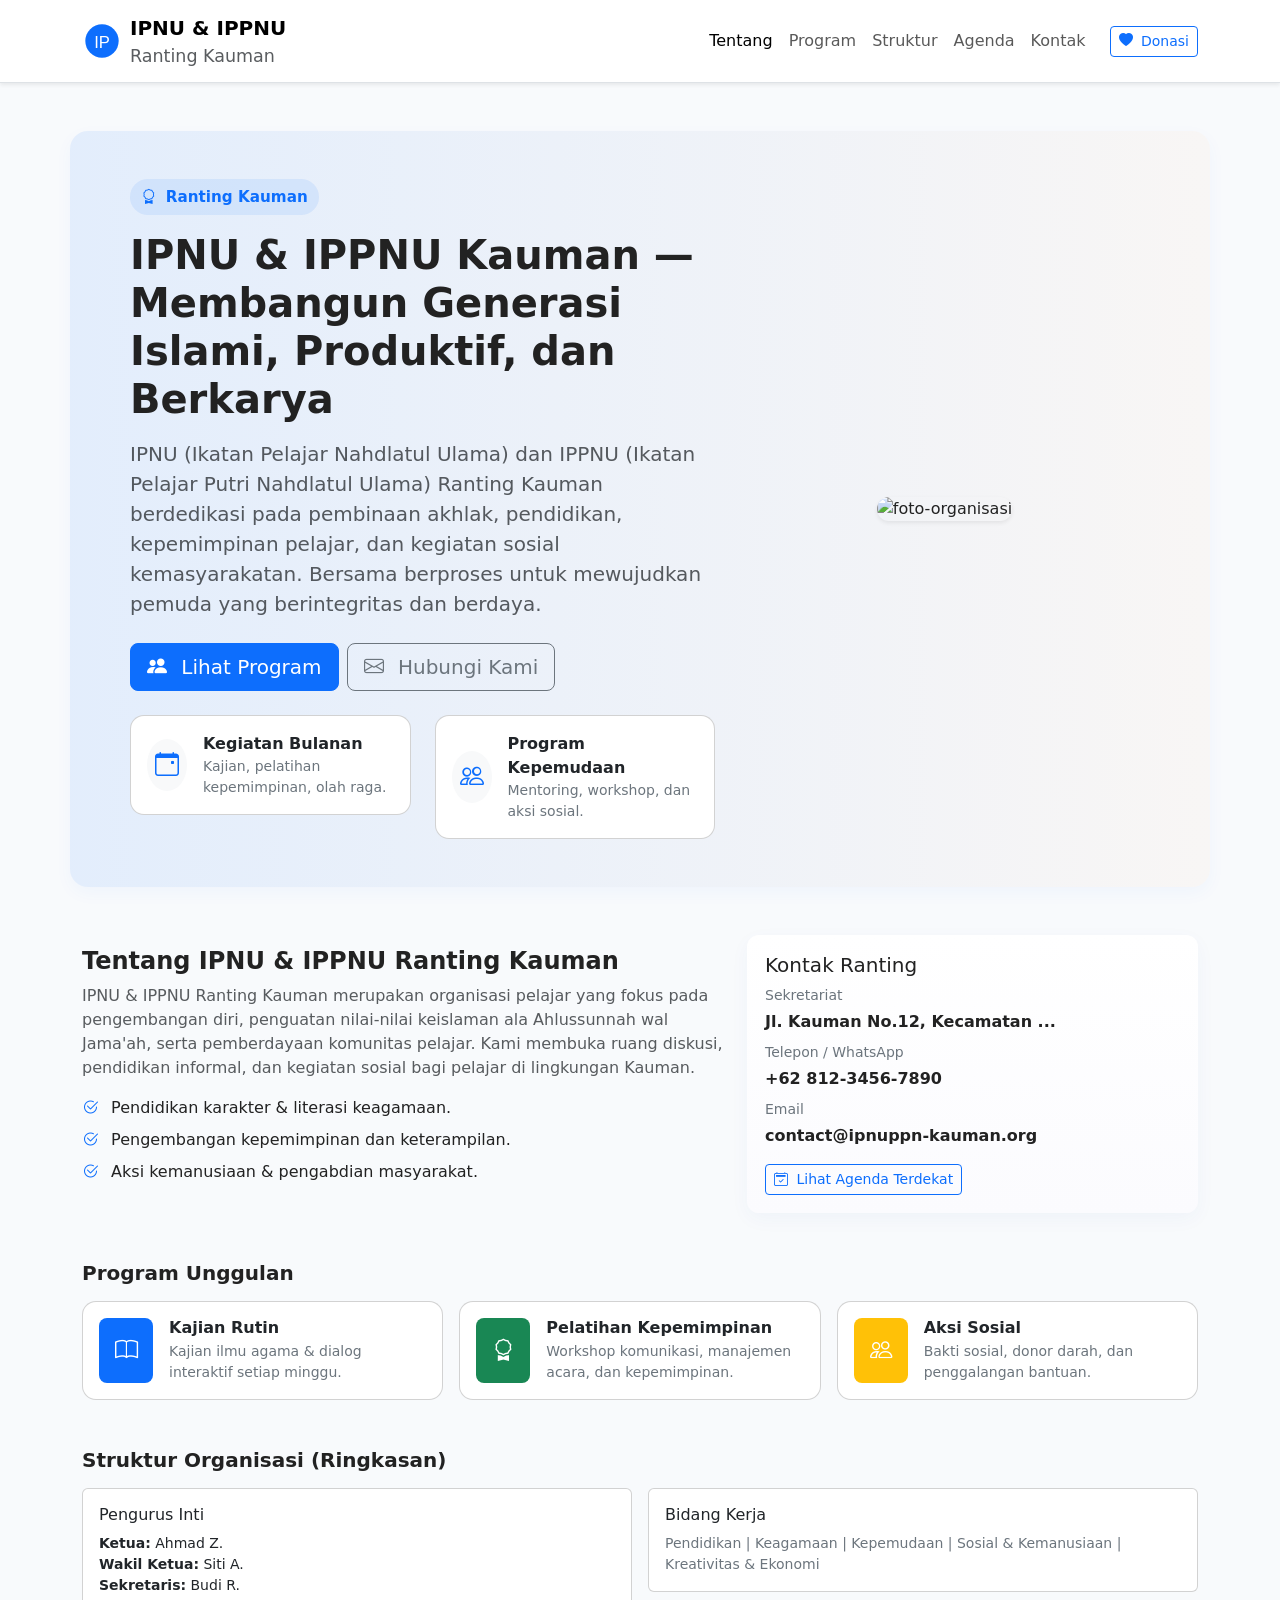
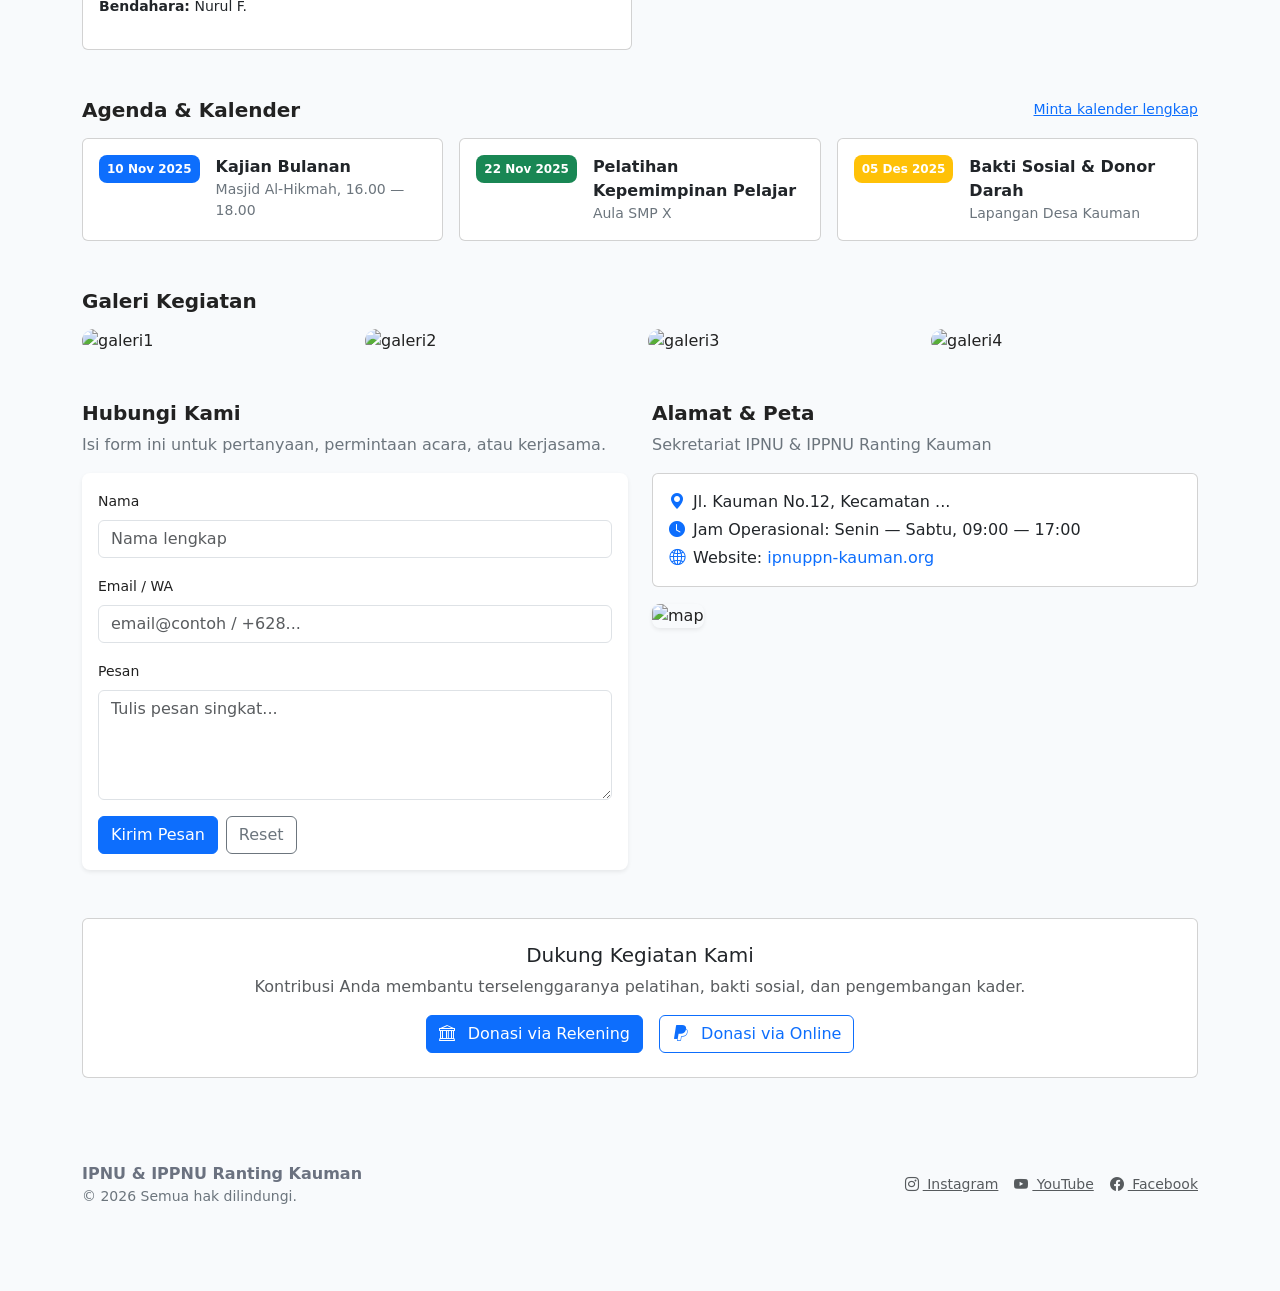
==== pacipnuippnukauman/index.html @ 3574adb3 "push pac" ====
<!doctype html>
<html lang="id">
<head>
  <meta charset="utf-8" />
  <meta name="viewport" content="width=device-width,initial-scale=1" />
  <title>Profil IPNU & IPPNU - Kauman</title>

  <!-- Bootstrap CSS -->
  <link href="https://cdn.jsdelivr.net/npm/bootstrap@5.3.2/dist/css/bootstrap.min.css" rel="stylesheet">

  <!-- Bootstrap Icons -->
  <link href="https://cdn.jsdelivr.net/npm/bootstrap-icons@1.11.3/font/bootstrap-icons.css" rel="stylesheet">

  <style>
    :root{
      --brand:#0d6efd; /* primary */
      --accent:#ff7a18;
      --muted:#6c757d;
      --card-radius:14px;
    }

    body{
      font-family: Inter, system-ui, -apple-system, "Segoe UI", Roboto, "Helvetica Neue", Arial;
      background: #f8fafc;
      color: #222;
      line-height:1.5;
    }

    /* Hero */
    .hero{
      background: linear-gradient(90deg, rgba(13,110,253,0.09), rgba(255,122,24,0.03));
      border-radius: 18px;
      padding: 48px;
      margin-top: 20px;
      box-shadow: 0 6px 18px rgba(13,110,253,0.04);
    }
    .org-badge{
      display:inline-flex;
      gap:.6rem;
      align-items:center;
      padding:.4rem .7rem;
      background: rgba(13,110,253,0.09);
      border-radius: 999px;
      font-weight:600;
      color:var(--brand);
      font-size:.95rem;
    }

    /* cards */
    .feature-card{
      border-radius: var(--card-radius);
      transition: transform .18s ease, box-shadow .18s ease;
    }
    .feature-card:hover{ transform: translateY(-6px); box-shadow: 0 12px 30px rgba(20,20,50,0.06); }

    /* footer */
    footer {
      margin-top: 48px;
      padding: 36px 0;
      color: #6b7280;
      background: transparent;
    }

    /* gallery */
    .gallery-item{
      border-radius: 12px;
      overflow: hidden;
      object-fit:cover;
      width:100%;
      height:170px;
    }

    /* responsive tweak for hero image */
    .hero-img{
      border-radius: 12px;
      max-width: 100%;
      height: auto;
    }

    /* quick contact */
    .contact-card{
      border-radius: 12px;
      background: linear-gradient(180deg, #fff, #fbfbfe);
      padding: 18px;
      box-shadow: 0 6px 20px rgba(12, 74, 171, 0.04);
    }

    /* small */
    .muted { color: var(--muted); }
  </style>
</head>
<body>

<!-- NAV -->
<nav class="navbar navbar-expand-lg navbar-light bg-white border-bottom shadow-sm">
  <div class="container">
    <a class="navbar-brand d-flex align-items-center gap-2" href="#">
      <img src="data:image/svg+xml;charset=UTF-8,%3Csvg xmlns='http://www.w3.org/2000/svg' width='40' height='40' viewBox='0 0 24 24'%3E%3Ccircle cx='12' cy='12' r='10' fill='%230d6efd'/%3E%3Ctext x='12' y='16' font-size='10' text-anchor='middle' fill='white' font-family='Arial'%3EIP%3C/text%3E%3C/svg%3E" alt="logo" width="40" height="40">
      <div class="d-none d-sm-block">
        <div class="fw-bold">IPNU & IPPNU</div>
        <div class="small text-muted">Ranting Kauman</div>
      </div>
    </a>

    <button class="navbar-toggler" type="button" data-bs-toggle="collapse" data-bs-target="#navMain">
      <span class="navbar-toggler-icon"></span>
    </button>

    <div class="collapse navbar-collapse" id="navMain">
      <ul class="navbar-nav ms-auto align-items-lg-center">
        <li class="nav-item"><a class="nav-link active" href="#about">Tentang</a></li>
        <li class="nav-item"><a class="nav-link" href="#program">Program</a></li>
        <li class="nav-item"><a class="nav-link" href="#struktur">Struktur</a></li>
        <li class="nav-item"><a class="nav-link" href="#agenda">Agenda</a></li>
        <li class="nav-item"><a class="nav-link" href="#kontak">Kontak</a></li>
        <li class="nav-item ms-3">
          <a class="btn btn-outline-primary btn-sm" href="#donasi"><i class="bi bi-heart-fill me-1"></i> Donasi</a>
        </li>
      </ul>
    </div>
  </div>
</nav>

<!-- CONTAINER -->
<div class="container my-5">

  <!-- HERO -->
  <div class="row align-items-center hero">
    <div class="col-lg-7">
      <div class="org-badge mb-3"><i class="bi bi-award"></i> Ranting Kauman</div>
      <h1 class="display-6 fw-bold mb-3">IPNU & IPPNU Kauman — Membangun Generasi Islami, Produktif, dan Berkarya</h1>
      <p class="lead text-muted mb-4">
        IPNU (Ikatan Pelajar Nahdlatul Ulama) dan IPPNU (Ikatan Pelajar Putri Nahdlatul Ulama) Ranting Kauman berdedikasi pada pembinaan akhlak, pendidikan, kepemimpinan pelajar, dan kegiatan sosial kemasyarakatan. Bersama berproses untuk mewujudkan pemuda yang berintegritas dan berdaya.
      </p>

      <div class="d-flex gap-2 flex-wrap">
        <a href="#program" class="btn btn-primary btn-lg"><i class="bi bi-people-fill me-2"></i> Lihat Program</a>
        <a href="#kontak" class="btn btn-outline-secondary btn-lg"><i class="bi bi-envelope me-2"></i> Hubungi Kami</a>
      </div>

      <div class="row mt-4">
        <div class="col-sm-6">
          <div class="card feature-card p-3">
            <div class="d-flex gap-3 align-items-center">
              <div class="bg-light rounded-circle p-2 d-inline-flex"><i class="bi bi-calendar-event fs-4 text-primary"></i></div>
              <div>
                <div class="fw-semibold">Kegiatan Bulanan</div>
                <div class="small muted">Kajian, pelatihan kepemimpinan, olah raga.</div>
              </div>
            </div>
          </div>
        </div>
        <div class="col-sm-6 mt-3 mt-sm-0">
          <div class="card feature-card p-3">
            <div class="d-flex gap-3 align-items-center">
              <div class="bg-light rounded-circle p-2 d-inline-flex"><i class="bi bi-people fs-4 text-primary"></i></div>
              <div>
                <div class="fw-semibold">Program Kepemudaan</div>
                <div class="small muted">Mentoring, workshop, dan aksi sosial.</div>
              </div>
            </div>
          </div>
        </div>
      </div>

    </div>

    <div class="col-lg-5 text-center mt-4 mt-lg-0">
      <img src="https://images.unsplash.com/photo-1522098600-1a84b7f4c7b6?q=80&w=1200&auto=format&fit=crop&ixlib=rb-4.0.3&s=placeholder" alt="foto-organisasi" class="hero-img shadow-sm">
    </div>
  </div>

  <!-- ABOUT -->
  <section id="about" class="mt-5">
    <div class="row g-4 align-items-center">
      <div class="col-md-7">
        <h2 class="h4 fw-bold">Tentang IPNU & IPPNU Ranting Kauman</h2>
        <p class="text-muted">
          IPNU & IPPNU Ranting Kauman merupakan organisasi pelajar yang fokus pada pengembangan diri, penguatan nilai-nilai keislaman ala Ahlussunnah wal Jama'ah, serta pemberdayaan komunitas pelajar. Kami membuka ruang diskusi, pendidikan informal, dan kegiatan sosial bagi pelajar di lingkungan Kauman.
        </p>

        <ul class="list-unstyled">
          <li class="mb-2"><i class="bi bi-check2-circle text-primary me-2"></i> Pendidikan karakter & literasi keagamaan.</li>
          <li class="mb-2"><i class="bi bi-check2-circle text-primary me-2"></i> Pengembangan kepemimpinan dan keterampilan.</li>
          <li class="mb-2"><i class="bi bi-check2-circle text-primary me-2"></i> Aksi kemanusiaan & pengabdian masyarakat.</li>
        </ul>
      </div>

      <div class="col-md-5">
        <div class="contact-card">
          <h5 class="mb-2">Kontak Ranting</h5>
          <p class="small muted mb-1">Sekretariat</p>
          <p class="fw-semibold mb-2">Jl. Kauman No.12, Kecamatan ...</p>

          <p class="small muted mb-1">Telepon / WhatsApp</p>
          <p class="fw-semibold mb-2">+62 812-3456-7890</p>

          <p class="small muted mb-1">Email</p>
          <p class="fw-semibold mb-2">contact@ipnuppn-kauman.org</p>

          <a href="#agenda" class="btn btn-outline-primary btn-sm mt-2"><i class="bi bi-calendar2-check me-1"></i> Lihat Agenda Terdekat</a>
        </div>
      </div>
    </div>
  </section>

  <!-- PROGRAM -->
  <section id="program" class="mt-5">
    <h3 class="h5 fw-bold mb-3">Program Unggulan</h3>
    <div class="row g-3">
      <div class="col-md-4">
        <div class="card p-3 feature-card h-100">
          <div class="d-flex align-items-start gap-3">
            <div class="bg-primary text-white rounded-3 p-3"><i class="bi bi-book" style="font-size:1.4rem"></i></div>
            <div>
              <h6 class="mb-1 fw-semibold">Kajian Rutin</h6>
              <p class="small muted mb-0">Kajian ilmu agama & dialog interaktif setiap minggu.</p>
            </div>
          </div>
        </div>
      </div>

      <div class="col-md-4">
        <div class="card p-3 feature-card h-100">
          <div class="d-flex align-items-start gap-3">
            <div class="bg-success text-white rounded-3 p-3"><i class="bi bi-award" style="font-size:1.4rem"></i></div>
            <div>
              <h6 class="mb-1 fw-semibold">Pelatihan Kepemimpinan</h6>
              <p class="small muted mb-0">Workshop komunikasi, manajemen acara, dan kepemimpinan.</p>
            </div>
          </div>
        </div>
      </div>

      <div class="col-md-4">
        <div class="card p-3 feature-card h-100">
          <div class="d-flex align-items-start gap-3">
            <div class="bg-warning text-white rounded-3 p-3"><i class="bi bi-people" style="font-size:1.4rem"></i></div>
            <div>
              <h6 class="mb-1 fw-semibold">Aksi Sosial</h6>
              <p class="small muted mb-0">Bakti sosial, donor darah, dan penggalangan bantuan.</p>
            </div>
          </div>
        </div>
      </div>
    </div>
  </section>

  <!-- STRUKTUR -->
  <section id="struktur" class="mt-5">
    <h3 class="h5 fw-bold mb-3">Struktur Organisasi (Ringkasan)</h3>
    <div class="row g-3">
      <div class="col-md-6">
        <div class="card p-3">
          <h6 class="mb-2">Pengurus Inti</h6>
          <ul class="list-unstyled small">
            <li><strong>Ketua:</strong> Ahmad Z.</li>
            <li><strong>Wakil Ketua:</strong> Siti A.</li>
            <li><strong>Sekretaris:</strong> Budi R.</li>
            <li><strong>Bendahara:</strong> Nurul F.</li>
          </ul>
        </div>
      </div>

      <div class="col-md-6">
        <div class="card p-3">
          <h6 class="mb-2">Bidang Kerja</h6>
          <div class="small muted">
            Pendidikan | Keagamaan | Kepemudaan | Sosial & Kemanusiaan | Kreativitas & Ekonomi
          </div>
        </div>
      </div>
    </div>
  </section>

  <!-- AGENDA -->
  <section id="agenda" class="mt-5">
    <div class="d-flex justify-content-between align-items-center mb-3">
      <h3 class="h5 fw-bold mb-0">Agenda & Kalender</h3>
      <a href="#kontak" class="small">Minta kalender lengkap</a>
    </div>

    <div class="row g-3">
      <div class="col-md-4">
        <div class="card p-3 h-100">
          <div class="d-flex align-items-start gap-3">
            <div class="badge bg-primary rounded-3 p-2">10 Nov 2025</div>
            <div>
              <div class="fw-semibold">Kajian Bulanan</div>
              <div class="small muted">Masjid Al-Hikmah, 16.00 — 18.00</div>
            </div>
          </div>
        </div>
      </div>

      <div class="col-md-4">
        <div class="card p-3 h-100">
          <div class="d-flex align-items-start gap-3">
            <div class="badge bg-success rounded-3 p-2">22 Nov 2025</div>
            <div>
              <div class="fw-semibold">Pelatihan Kepemimpinan Pelajar</div>
              <div class="small muted">Aula SMP X</div>
            </div>
          </div>
        </div>
      </div>

      <div class="col-md-4">
        <div class="card p-3 h-100">
          <div class="d-flex align-items-start gap-3">
            <div class="badge bg-warning rounded-3 p-2">05 Des 2025</div>
            <div>
              <div class="fw-semibold">Bakti Sosial & Donor Darah</div>
              <div class="small muted">Lapangan Desa Kauman</div>
            </div>
          </div>
        </div>
      </div>
    </div>

  </section>

  <!-- GALLERY -->
  <section class="mt-5">
    <h3 class="h5 fw-bold mb-3">Galeri Kegiatan</h3>
    <div class="row g-3">
      <div class="col-sm-6 col-md-4 col-lg-3">
        <img class="gallery-item" src="https://images.unsplash.com/photo-1503424886302-f3ec6f67d6b5?q=80&w=800&auto=format&fit=crop&s=placeholder" alt="galeri1">
      </div>
      <div class="col-sm-6 col-md-4 col-lg-3">
        <img class="gallery-item" src="https://images.unsplash.com/photo-1521133573896-58c8b9fa5c8d?q=80&w=800&auto=format&fit=crop&s=placeholder" alt="galeri2">
      </div>
      <div class="col-sm-6 col-md-4 col-lg-3">
        <img class="gallery-item" src="https://images.unsplash.com/photo-1520413597802-9eb2b2fa3d4d?q=80&w=800&auto=format&fit=crop&s=placeholder" alt="galeri3">
      </div>
      <div class="col-sm-6 col-md-4 col-lg-3">
        <img class="gallery-item" src="https://images.unsplash.com/photo-1515165562835-c02f3f1f3a51?q=80&w=800&auto=format&fit=crop&s=placeholder" alt="galeri4">
      </div>
    </div>
  </section>

  <!-- KONTak -->
  <section id="kontak" class="mt-5">
    <div class="row g-4">
      <div class="col-md-6">
        <h3 class="h5 fw-bold">Hubungi Kami</h3>
        <p class="muted">Isi form ini untuk pertanyaan, permintaan acara, atau kerjasama.</p>

        <form class="p-3 bg-white shadow-sm rounded-3">
          <div class="mb-3">
            <label class="form-label small">Nama</label>
            <input class="form-control" placeholder="Nama lengkap" required>
          </div>
          <div class="mb-3">
            <label class="form-label small">Email / WA</label>
            <input class="form-control" placeholder="email@contoh / +628..." required>
          </div>
          <div class="mb-3">
            <label class="form-label small">Pesan</label>
            <textarea class="form-control" rows="4" placeholder="Tulis pesan singkat..." required></textarea>
          </div>
          <div class="d-flex gap-2">
            <button type="submit" class="btn btn-primary">Kirim Pesan</button>
            <button type="reset" class="btn btn-outline-secondary">Reset</button>
          </div>
        </form>

      </div>

      <div class="col-md-6">
        <h3 class="h5 fw-bold">Alamat & Peta</h3>
        <p class="muted">Sekretariat IPNU & IPPNU Ranting Kauman</p>
        <div class="card p-3">
          <p class="mb-1"><i class="bi bi-geo-alt-fill me-2 text-primary"></i>Jl. Kauman No.12, Kecamatan ...</p>
          <p class="mb-1"><i class="bi bi-clock-fill me-2 text-primary"></i>Jam Operasional: Senin — Sabtu, 09:00 — 17:00</p>
          <p class="mb-0"><i class="bi bi-globe2 me-2 text-primary"></i>Website: <a href="#" class="text-decoration-none">ipnuppn-kauman.org</a></p>
        </div>

        <div class="mt-3">
          <!-- Placeholder map image -->
          <img src="https://images.unsplash.com/photo-1505765052555-6a44c5b4b1f6?q=80&w=1200&auto=format&fit=crop&s=placeholder" class="img-fluid rounded-3 shadow-sm" alt="map">
        </div>
      </div>
    </div>
  </section>

  <!-- DONASI CTA -->
  <section id="donasi" class="mt-5">
    <div class="card p-4 text-center">
      <h5 class="mb-2">Dukung Kegiatan Kami</h5>
      <p class="text-muted mb-3">Kontribusi Anda membantu terselenggaranya pelatihan, bakti sosial, dan pengembangan kader.</p>
      <div class="d-flex justify-content-center gap-3">
        <a class="btn btn-primary" href="#"><i class="bi bi-bank me-2"></i> Donasi via Rekening</a>
        <a class="btn btn-outline-primary" href="#"><i class="bi bi-paypal me-2"></i> Donasi via Online</a>
      </div>
    </div>
  </section>

  <!-- FOOTER -->
  <footer class="mt-5">
    <div class="d-flex justify-content-between align-items-center">
      <div>
        <div class="fw-semibold">IPNU & IPPNU Ranting Kauman</div>
        <div class="small muted">© <span id="year"></span> Semua hak dilindungi.</div>
      </div>

      <div class="d-flex gap-3 align-items-center">
        <a class="text-muted small" href="#"><i class="bi bi-instagram me-1"></i> Instagram</a>
        <a class="text-muted small" href="#"><i class="bi bi-youtube me-1"></i> YouTube</a>
        <a class="text-muted small" href="#"><i class="bi bi-facebook me-1"></i> Facebook</a>
      </div>
    </div>
  </footer>

</div>

<!-- Bootstrap JS -->
<script src="https://cdn.jsdelivr.net/npm/bootstrap@5.3.2/dist/js/bootstrap.bundle.min.js"></script>

<script>
  // update year
  document.getElementById('year').innerText = new Date().getFullYear();

  // progressive enhancement: simple form submit (demo only)
  document.querySelector('form')?.addEventListener('submit', function(e){
    e.preventDefault();
    alert('Terima kasih! Pesan Anda telah terkirim (demo).');
    this.reset();
  });
</script>

</body>
</html>
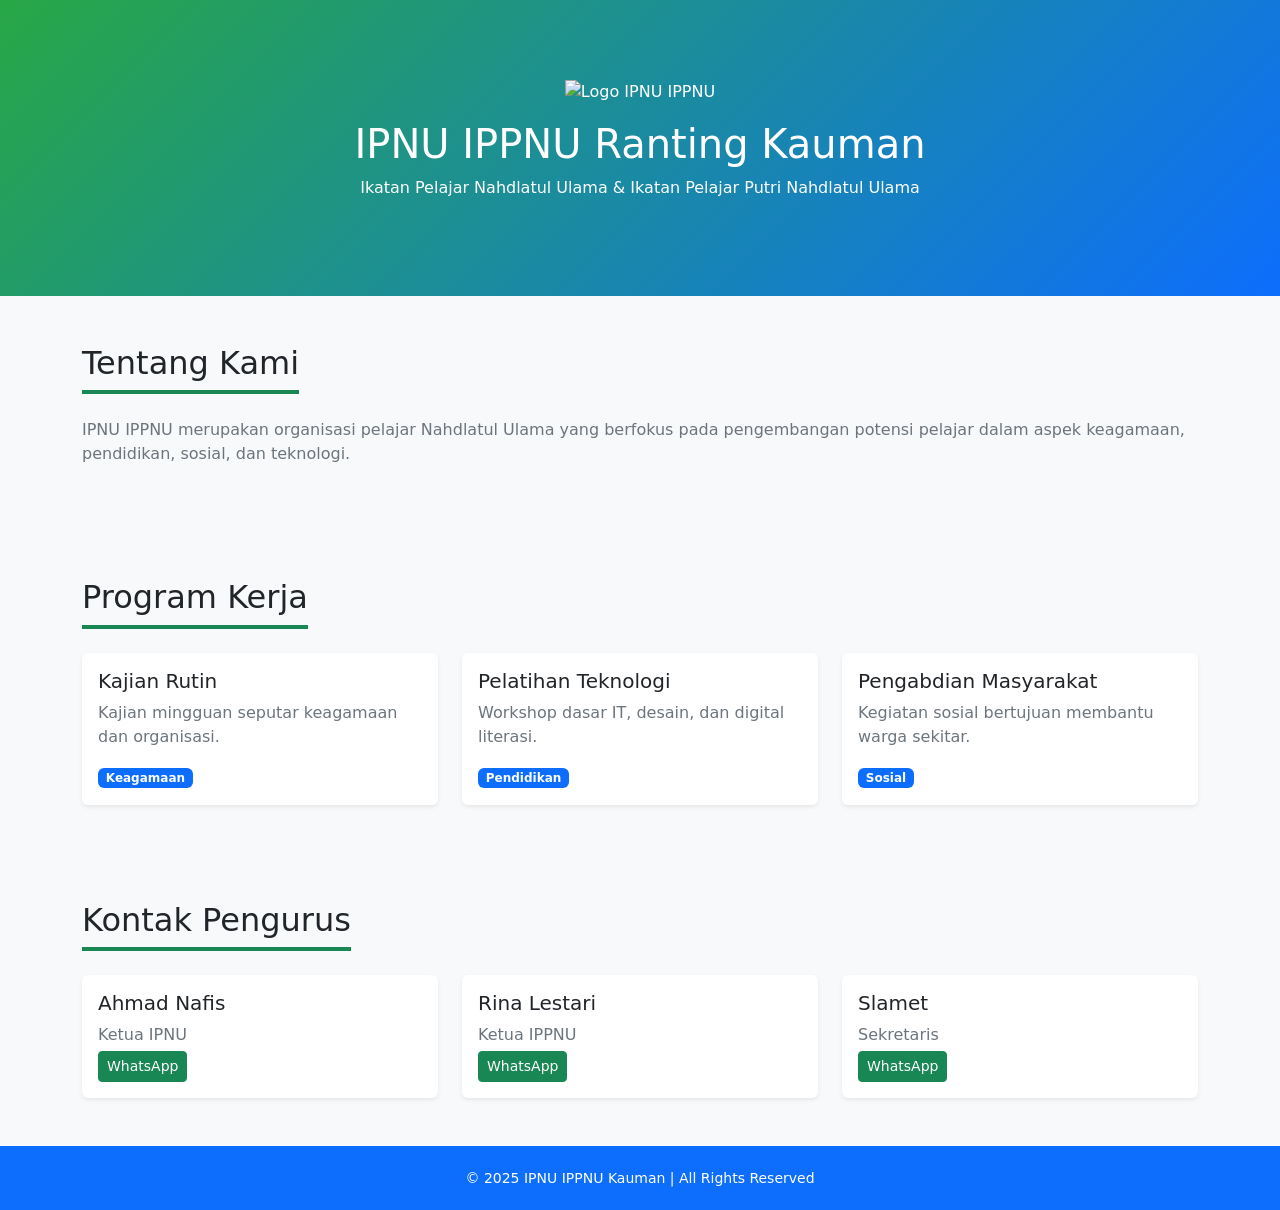
==== commit a93ef2da: "push pac" ====
--- a/pacipnuippnukauman/index.html
+++ b/pacipnuippnukauman/index.html
@@ -1,432 +1,113 @@
-<!doctype html>
+<!DOCTYPE html>
 <html lang="id">
 <head>
-  <meta charset="utf-8" />
-  <meta name="viewport" content="width=device-width,initial-scale=1" />
-  <title>Profil IPNU & IPPNU - Kauman</title>
-
-  <!-- Bootstrap CSS -->
-  <link href="https://cdn.jsdelivr.net/npm/bootstrap@5.3.2/dist/css/bootstrap.min.css" rel="stylesheet">
-
-  <!-- Bootstrap Icons -->
-  <link href="https://cdn.jsdelivr.net/npm/bootstrap-icons@1.11.3/font/bootstrap-icons.css" rel="stylesheet">
-
-  <style>
-    :root{
-      --brand:#0d6efd; /* primary */
-      --accent:#ff7a18;
-      --muted:#6c757d;
-      --card-radius:14px;
-    }
-
-    body{
-      font-family: Inter, system-ui, -apple-system, "Segoe UI", Roboto, "Helvetica Neue", Arial;
-      background: #f8fafc;
-      color: #222;
-      line-height:1.5;
-    }
-
-    /* Hero */
-    .hero{
-      background: linear-gradient(90deg, rgba(13,110,253,0.09), rgba(255,122,24,0.03));
-      border-radius: 18px;
-      padding: 48px;
-      margin-top: 20px;
-      box-shadow: 0 6px 18px rgba(13,110,253,0.04);
-    }
-    .org-badge{
-      display:inline-flex;
-      gap:.6rem;
-      align-items:center;
-      padding:.4rem .7rem;
-      background: rgba(13,110,253,0.09);
-      border-radius: 999px;
-      font-weight:600;
-      color:var(--brand);
-      font-size:.95rem;
-    }
-
-    /* cards */
-    .feature-card{
-      border-radius: var(--card-radius);
-      transition: transform .18s ease, box-shadow .18s ease;
-    }
-    .feature-card:hover{ transform: translateY(-6px); box-shadow: 0 12px 30px rgba(20,20,50,0.06); }
-
-    /* footer */
-    footer {
-      margin-top: 48px;
-      padding: 36px 0;
-      color: #6b7280;
-      background: transparent;
-    }
-
-    /* gallery */
-    .gallery-item{
-      border-radius: 12px;
-      overflow: hidden;
-      object-fit:cover;
-      width:100%;
-      height:170px;
-    }
-
-    /* responsive tweak for hero image */
-    .hero-img{
-      border-radius: 12px;
-      max-width: 100%;
-      height: auto;
-    }
-
-    /* quick contact */
-    .contact-card{
-      border-radius: 12px;
-      background: linear-gradient(180deg, #fff, #fbfbfe);
-      padding: 18px;
-      box-shadow: 0 6px 20px rgba(12, 74, 171, 0.04);
-    }
-
-    /* small */
-    .muted { color: var(--muted); }
-  </style>
+    <meta charset="UTF-8">
+    <meta name="viewport" content="width=device-width, initial-scale=1.0">
+    <title>Profil IPNU IPPNU Kauman</title>
+    <link href="https://cdn.jsdelivr.net/npm/bootstrap@5.3.3/dist/css/bootstrap.min.css" rel="stylesheet">
+    <style>
+        body {
+            background-color: #f8f9fa;
+        }
+        .hero {
+            background: linear-gradient(135deg, #28a745, #0d6efd);
+            color: white;
+            padding: 80px 0;
+            text-align: center;
+        }
+        .section-title {
+            border-bottom: 4px solid #198754;
+            padding-bottom: 8px;
+            display: inline-block;
+        }
+        footer {
+            background: #0d6efd;
+            color: white;
+            padding: 20px 0;
+        }
+        .logo {
+            width: 120px;
+        }
+    </style>
 </head>
 <body>
 
-<!-- NAV -->
-<nav class="navbar navbar-expand-lg navbar-light bg-white border-bottom shadow-sm">
-  <div class="container">
-    <a class="navbar-brand d-flex align-items-center gap-2" href="#">
-      <img src="data:image/svg+xml;charset=UTF-8,%3Csvg xmlns='http://www.w3.org/2000/svg' width='40' height='40' viewBox='0 0 24 24'%3E%3Ccircle cx='12' cy='12' r='10' fill='%230d6efd'/%3E%3Ctext x='12' y='16' font-size='10' text-anchor='middle' fill='white' font-family='Arial'%3EIP%3C/text%3E%3C/svg%3E" alt="logo" width="40" height="40">
-      <div class="d-none d-sm-block">
-        <div class="fw-bold">IPNU & IPPNU</div>
-        <div class="small text-muted">Ranting Kauman</div>
-      </div>
-    </a>
+    <!-- HERO -->
+    <section class="hero">
+        <img src="assets/logo.png" class="logo mb-3" alt="Logo IPNU IPPNU">
+        <h1>IPNU IPPNU Ranting Kauman</h1>
+        <p>Ikatan Pelajar Nahdlatul Ulama & Ikatan Pelajar Putri Nahdlatul Ulama</p>
+    </section>
 
-    <button class="navbar-toggler" type="button" data-bs-toggle="collapse" data-bs-target="#navMain">
-      <span class="navbar-toggler-icon"></span>
-    </button>
+    <!-- ABOUT -->
+    <section class="container py-5">
+        <h2 class="section-title mb-4">Tentang Kami</h2>
+        <p class="text-secondary">
+            IPNU IPPNU merupakan organisasi pelajar Nahdlatul Ulama yang berfokus pada pengembangan potensi pelajar dalam aspek
+            keagamaan, pendidikan, sosial, dan teknologi.
+        </p>
+    </section>
 
-    <div class="collapse navbar-collapse" id="navMain">
-      <ul class="navbar-nav ms-auto align-items-lg-center">
-        <li class="nav-item"><a class="nav-link active" href="#about">Tentang</a></li>
-        <li class="nav-item"><a class="nav-link" href="#program">Program</a></li>
-        <li class="nav-item"><a class="nav-link" href="#struktur">Struktur</a></li>
-        <li class="nav-item"><a class="nav-link" href="#agenda">Agenda</a></li>
-        <li class="nav-item"><a class="nav-link" href="#kontak">Kontak</a></li>
-        <li class="nav-item ms-3">
-          <a class="btn btn-outline-primary btn-sm" href="#donasi"><i class="bi bi-heart-fill me-1"></i> Donasi</a>
-        </li>
-      </ul>
-    </div>
-  </div>
-</nav>
+    <!-- PROGRAM KERJA -->
+    <section class="container py-5">
+        <h2 class="section-title mb-4">Program Kerja</h2>
+        <div id="programKerja" class="row g-4"></div>
+    </section>
 
-<!-- CONTAINER -->
-<div class="container my-5">
+    <!-- KONTAK -->
+    <section class="container py-5">
+        <h2 class="section-title mb-4">Kontak Pengurus</h2>
+        <div id="kontakPengurus" class="row g-4"></div>
+    </section>
 
-  <!-- HERO -->
-  <div class="row align-items-center hero">
-    <div class="col-lg-7">
-      <div class="org-badge mb-3"><i class="bi bi-award"></i> Ranting Kauman</div>
-      <h1 class="display-6 fw-bold mb-3">IPNU & IPPNU Kauman — Membangun Generasi Islami, Produktif, dan Berkarya</h1>
-      <p class="lead text-muted mb-4">
-        IPNU (Ikatan Pelajar Nahdlatul Ulama) dan IPPNU (Ikatan Pelajar Putri Nahdlatul Ulama) Ranting Kauman berdedikasi pada pembinaan akhlak, pendidikan, kepemimpinan pelajar, dan kegiatan sosial kemasyarakatan. Bersama berproses untuk mewujudkan pemuda yang berintegritas dan berdaya.
-      </p>
-
-      <div class="d-flex gap-2 flex-wrap">
-        <a href="#program" class="btn btn-primary btn-lg"><i class="bi bi-people-fill me-2"></i> Lihat Program</a>
-        <a href="#kontak" class="btn btn-outline-secondary btn-lg"><i class="bi bi-envelope me-2"></i> Hubungi Kami</a>
-      </div>
-
-      <div class="row mt-4">
-        <div class="col-sm-6">
-          <div class="card feature-card p-3">
-            <div class="d-flex gap-3 align-items-center">
-              <div class="bg-light rounded-circle p-2 d-inline-flex"><i class="bi bi-calendar-event fs-4 text-primary"></i></div>
-              <div>
-                <div class="fw-semibold">Kegiatan Bulanan</div>
-                <div class="small muted">Kajian, pelatihan kepemimpinan, olah raga.</div>
-              </div>
-            </div>
-          </div>
-        </div>
-        <div class="col-sm-6 mt-3 mt-sm-0">
-          <div class="card feature-card p-3">
-            <div class="d-flex gap-3 align-items-center">
-              <div class="bg-light rounded-circle p-2 d-inline-flex"><i class="bi bi-people fs-4 text-primary"></i></div>
-              <div>
-                <div class="fw-semibold">Program Kepemudaan</div>
-                <div class="small muted">Mentoring, workshop, dan aksi sosial.</div>
-              </div>
-            </div>
-          </div>
-        </div>
-      </div>
-
-    </div>
-
-    <div class="col-lg-5 text-center mt-4 mt-lg-0">
-      <img src="https://images.unsplash.com/photo-1522098600-1a84b7f4c7b6?q=80&w=1200&auto=format&fit=crop&ixlib=rb-4.0.3&s=placeholder" alt="foto-organisasi" class="hero-img shadow-sm">
-    </div>
-  </div>
-
-  <!-- ABOUT -->
-  <section id="about" class="mt-5">
-    <div class="row g-4 align-items-center">
-      <div class="col-md-7">
-        <h2 class="h4 fw-bold">Tentang IPNU & IPPNU Ranting Kauman</h2>
-        <p class="text-muted">
-          IPNU & IPPNU Ranting Kauman merupakan organisasi pelajar yang fokus pada pengembangan diri, penguatan nilai-nilai keislaman ala Ahlussunnah wal Jama'ah, serta pemberdayaan komunitas pelajar. Kami membuka ruang diskusi, pendidikan informal, dan kegiatan sosial bagi pelajar di lingkungan Kauman.
-        </p>
-
-        <ul class="list-unstyled">
-          <li class="mb-2"><i class="bi bi-check2-circle text-primary me-2"></i> Pendidikan karakter & literasi keagamaan.</li>
-          <li class="mb-2"><i class="bi bi-check2-circle text-primary me-2"></i> Pengembangan kepemimpinan dan keterampilan.</li>
-          <li class="mb-2"><i class="bi bi-check2-circle text-primary me-2"></i> Aksi kemanusiaan & pengabdian masyarakat.</li>
-        </ul>
-      </div>
-
-      <div class="col-md-5">
-        <div class="contact-card">
-          <h5 class="mb-2">Kontak Ranting</h5>
-          <p class="small muted mb-1">Sekretariat</p>
-          <p class="fw-semibold mb-2">Jl. Kauman No.12, Kecamatan ...</p>
-
-          <p class="small muted mb-1">Telepon / WhatsApp</p>
-          <p class="fw-semibold mb-2">+62 812-3456-7890</p>
-
-          <p class="small muted mb-1">Email</p>
-          <p class="fw-semibold mb-2">contact@ipnuppn-kauman.org</p>
-
-          <a href="#agenda" class="btn btn-outline-primary btn-sm mt-2"><i class="bi bi-calendar2-check me-1"></i> Lihat Agenda Terdekat</a>
-        </div>
-      </div>
-    </div>
-  </section>
-
-  <!-- PROGRAM -->
-  <section id="program" class="mt-5">
-    <h3 class="h5 fw-bold mb-3">Program Unggulan</h3>
-    <div class="row g-3">
-      <div class="col-md-4">
-        <div class="card p-3 feature-card h-100">
-          <div class="d-flex align-items-start gap-3">
-            <div class="bg-primary text-white rounded-3 p-3"><i class="bi bi-book" style="font-size:1.4rem"></i></div>
-            <div>
-              <h6 class="mb-1 fw-semibold">Kajian Rutin</h6>
-              <p class="small muted mb-0">Kajian ilmu agama & dialog interaktif setiap minggu.</p>
-            </div>
-          </div>
-        </div>
-      </div>
-
-      <div class="col-md-4">
-        <div class="card p-3 feature-card h-100">
-          <div class="d-flex align-items-start gap-3">
-            <div class="bg-success text-white rounded-3 p-3"><i class="bi bi-award" style="font-size:1.4rem"></i></div>
-            <div>
-              <h6 class="mb-1 fw-semibold">Pelatihan Kepemimpinan</h6>
-              <p class="small muted mb-0">Workshop komunikasi, manajemen acara, dan kepemimpinan.</p>
-            </div>
-          </div>
-        </div>
-      </div>
-
-      <div class="col-md-4">
-        <div class="card p-3 feature-card h-100">
-          <div class="d-flex align-items-start gap-3">
-            <div class="bg-warning text-white rounded-3 p-3"><i class="bi bi-people" style="font-size:1.4rem"></i></div>
-            <div>
-              <h6 class="mb-1 fw-semibold">Aksi Sosial</h6>
-              <p class="small muted mb-0">Bakti sosial, donor darah, dan penggalangan bantuan.</p>
-            </div>
-          </div>
-        </div>
-      </div>
-    </div>
-  </section>
-
-  <!-- STRUKTUR -->
-  <section id="struktur" class="mt-5">
-    <h3 class="h5 fw-bold mb-3">Struktur Organisasi (Ringkasan)</h3>
-    <div class="row g-3">
-      <div class="col-md-6">
-        <div class="card p-3">
-          <h6 class="mb-2">Pengurus Inti</h6>
-          <ul class="list-unstyled small">
-            <li><strong>Ketua:</strong> Ahmad Z.</li>
-            <li><strong>Wakil Ketua:</strong> Siti A.</li>
-            <li><strong>Sekretaris:</strong> Budi R.</li>
-            <li><strong>Bendahara:</strong> Nurul F.</li>
-          </ul>
-        </div>
-      </div>
-
-      <div class="col-md-6">
-        <div class="card p-3">
-          <h6 class="mb-2">Bidang Kerja</h6>
-          <div class="small muted">
-            Pendidikan | Keagamaan | Kepemudaan | Sosial & Kemanusiaan | Kreativitas & Ekonomi
-          </div>
-        </div>
-      </div>
-    </div>
-  </section>
-
-  <!-- AGENDA -->
-  <section id="agenda" class="mt-5">
-    <div class="d-flex justify-content-between align-items-center mb-3">
-      <h3 class="h5 fw-bold mb-0">Agenda & Kalender</h3>
-      <a href="#kontak" class="small">Minta kalender lengkap</a>
-    </div>
-
-    <div class="row g-3">
-      <div class="col-md-4">
-        <div class="card p-3 h-100">
-          <div class="d-flex align-items-start gap-3">
-            <div class="badge bg-primary rounded-3 p-2">10 Nov 2025</div>
-            <div>
-              <div class="fw-semibold">Kajian Bulanan</div>
-              <div class="small muted">Masjid Al-Hikmah, 16.00 — 18.00</div>
-            </div>
-          </div>
-        </div>
-      </div>
-
-      <div class="col-md-4">
-        <div class="card p-3 h-100">
-          <div class="d-flex align-items-start gap-3">
-            <div class="badge bg-success rounded-3 p-2">22 Nov 2025</div>
-            <div>
-              <div class="fw-semibold">Pelatihan Kepemimpinan Pelajar</div>
-              <div class="small muted">Aula SMP X</div>
-            </div>
-          </div>
-        </div>
-      </div>
-
-      <div class="col-md-4">
-        <div class="card p-3 h-100">
-          <div class="d-flex align-items-start gap-3">
-            <div class="badge bg-warning rounded-3 p-2">05 Des 2025</div>
-            <div>
-              <div class="fw-semibold">Bakti Sosial & Donor Darah</div>
-              <div class="small muted">Lapangan Desa Kauman</div>
-            </div>
-          </div>
-        </div>
-      </div>
-    </div>
-
-  </section>
-
-  <!-- GALLERY -->
-  <section class="mt-5">
-    <h3 class="h5 fw-bold mb-3">Galeri Kegiatan</h3>
-    <div class="row g-3">
-      <div class="col-sm-6 col-md-4 col-lg-3">
-        <img class="gallery-item" src="https://images.unsplash.com/photo-1503424886302-f3ec6f67d6b5?q=80&w=800&auto=format&fit=crop&s=placeholder" alt="galeri1">
-      </div>
-      <div class="col-sm-6 col-md-4 col-lg-3">
-        <img class="gallery-item" src="https://images.unsplash.com/photo-1521133573896-58c8b9fa5c8d?q=80&w=800&auto=format&fit=crop&s=placeholder" alt="galeri2">
-      </div>
-      <div class="col-sm-6 col-md-4 col-lg-3">
-        <img class="gallery-item" src="https://images.unsplash.com/photo-1520413597802-9eb2b2fa3d4d?q=80&w=800&auto=format&fit=crop&s=placeholder" alt="galeri3">
-      </div>
-      <div class="col-sm-6 col-md-4 col-lg-3">
-        <img class="gallery-item" src="https://images.unsplash.com/photo-1515165562835-c02f3f1f3a51?q=80&w=800&auto=format&fit=crop&s=placeholder" alt="galeri4">
-      </div>
-    </div>
-  </section>
-
-  <!-- KONTak -->
-  <section id="kontak" class="mt-5">
-    <div class="row g-4">
-      <div class="col-md-6">
-        <h3 class="h5 fw-bold">Hubungi Kami</h3>
-        <p class="muted">Isi form ini untuk pertanyaan, permintaan acara, atau kerjasama.</p>
-
-        <form class="p-3 bg-white shadow-sm rounded-3">
-          <div class="mb-3">
-            <label class="form-label small">Nama</label>
-            <input class="form-control" placeholder="Nama lengkap" required>
-          </div>
-          <div class="mb-3">
-            <label class="form-label small">Email / WA</label>
-            <input class="form-control" placeholder="email@contoh / +628..." required>
-          </div>
-          <div class="mb-3">
-            <label class="form-label small">Pesan</label>
-            <textarea class="form-control" rows="4" placeholder="Tulis pesan singkat..." required></textarea>
-          </div>
-          <div class="d-flex gap-2">
-            <button type="submit" class="btn btn-primary">Kirim Pesan</button>
-            <button type="reset" class="btn btn-outline-secondary">Reset</button>
-          </div>
-        </form>
-
-      </div>
-
-      <div class="col-md-6">
-        <h3 class="h5 fw-bold">Alamat & Peta</h3>
-        <p class="muted">Sekretariat IPNU & IPPNU Ranting Kauman</p>
-        <div class="card p-3">
-          <p class="mb-1"><i class="bi bi-geo-alt-fill me-2 text-primary"></i>Jl. Kauman No.12, Kecamatan ...</p>
-          <p class="mb-1"><i class="bi bi-clock-fill me-2 text-primary"></i>Jam Operasional: Senin — Sabtu, 09:00 — 17:00</p>
-          <p class="mb-0"><i class="bi bi-globe2 me-2 text-primary"></i>Website: <a href="#" class="text-decoration-none">ipnuppn-kauman.org</a></p>
-        </div>
-
-        <div class="mt-3">
-          <!-- Placeholder map image -->
-          <img src="https://images.unsplash.com/photo-1505765052555-6a44c5b4b1f6?q=80&w=1200&auto=format&fit=crop&s=placeholder" class="img-fluid rounded-3 shadow-sm" alt="map">
-        </div>
-      </div>
-    </div>
-  </section>
-
-  <!-- DONASI CTA -->
-  <section id="donasi" class="mt-5">
-    <div class="card p-4 text-center">
-      <h5 class="mb-2">Dukung Kegiatan Kami</h5>
-      <p class="text-muted mb-3">Kontribusi Anda membantu terselenggaranya pelatihan, bakti sosial, dan pengembangan kader.</p>
-      <div class="d-flex justify-content-center gap-3">
-        <a class="btn btn-primary" href="#"><i class="bi bi-bank me-2"></i> Donasi via Rekening</a>
-        <a class="btn btn-outline-primary" href="#"><i class="bi bi-paypal me-2"></i> Donasi via Online</a>
-      </div>
-    </div>
-  </section>
-
-  <!-- FOOTER -->
-  <footer class="mt-5">
-    <div class="d-flex justify-content-between align-items-center">
-      <div>
-        <div class="fw-semibold">IPNU & IPPNU Ranting Kauman</div>
-        <div class="small muted">© <span id="year"></span> Semua hak dilindungi.</div>
-      </div>
-
-      <div class="d-flex gap-3 align-items-center">
-        <a class="text-muted small" href="#"><i class="bi bi-instagram me-1"></i> Instagram</a>
-        <a class="text-muted small" href="#"><i class="bi bi-youtube me-1"></i> YouTube</a>
-        <a class="text-muted small" href="#"><i class="bi bi-facebook me-1"></i> Facebook</a>
-      </div>
-    </div>
-  </footer>
-
-</div>
-
-<!-- Bootstrap JS -->
-<script src="https://cdn.jsdelivr.net/npm/bootstrap@5.3.2/dist/js/bootstrap.bundle.min.js"></script>
+    <footer class="text-center">
+        <small>&copy; 2025 IPNU IPPNU Kauman | All Rights Reserved</small>
+    </footer>
 
 <script>
-  // update year
-  document.getElementById('year').innerText = new Date().getFullYear();
+    // Load Data JSON
+    fetch("data.json")
+        .then(response => response.json())
+        .then(data => {
+            loadProker(data.program_kerja);
+            loadPengurus(data.kontak_pengurus);
+        });
 
-  // progressive enhancement: simple form submit (demo only)
-  document.querySelector('form')?.addEventListener('submit', function(e){
-    e.preventDefault();
-    alert('Terima kasih! Pesan Anda telah terkirim (demo).');
-    this.reset();
-  });
+    // Render Program Kerja
+    function loadProker(list) {
+        let container = document.getElementById("programKerja");
+        list.forEach(item => {
+            container.innerHTML += `
+            <div class="col-md-4">
+                <div class="card shadow-sm border-0">
+                    <div class="card-body">
+                        <h5 class="card-title">${item.judul}</h5>
+                        <p class="card-text text-secondary">${item.deskripsi}</p>
+                        <span class="badge bg-primary">${item.kategori}</span>
+                    </div>
+                </div>
+            </div>`;
+        });
+    }
+
+    // Render Kontak Pengurus
+    function loadPengurus(list) {
+        let container = document.getElementById("kontakPengurus");
+        list.forEach(item => {
+            container.innerHTML += `
+            <div class="col-md-4">
+                <div class="card shadow-sm border-0">
+                    <div class="card-body">
+                        <h5>${item.nama}</h5>
+                        <p class="text-secondary mb-1">${item.jabatan}</p>
+                        <a href="https://wa.me/${item.whatsapp}" target="_blank" class="btn btn-success btn-sm">
+                            WhatsApp
+                        </a>
+                    </div>
+                </div>
+            </div>`;
+        });
+    }
 </script>
 
 </body>
